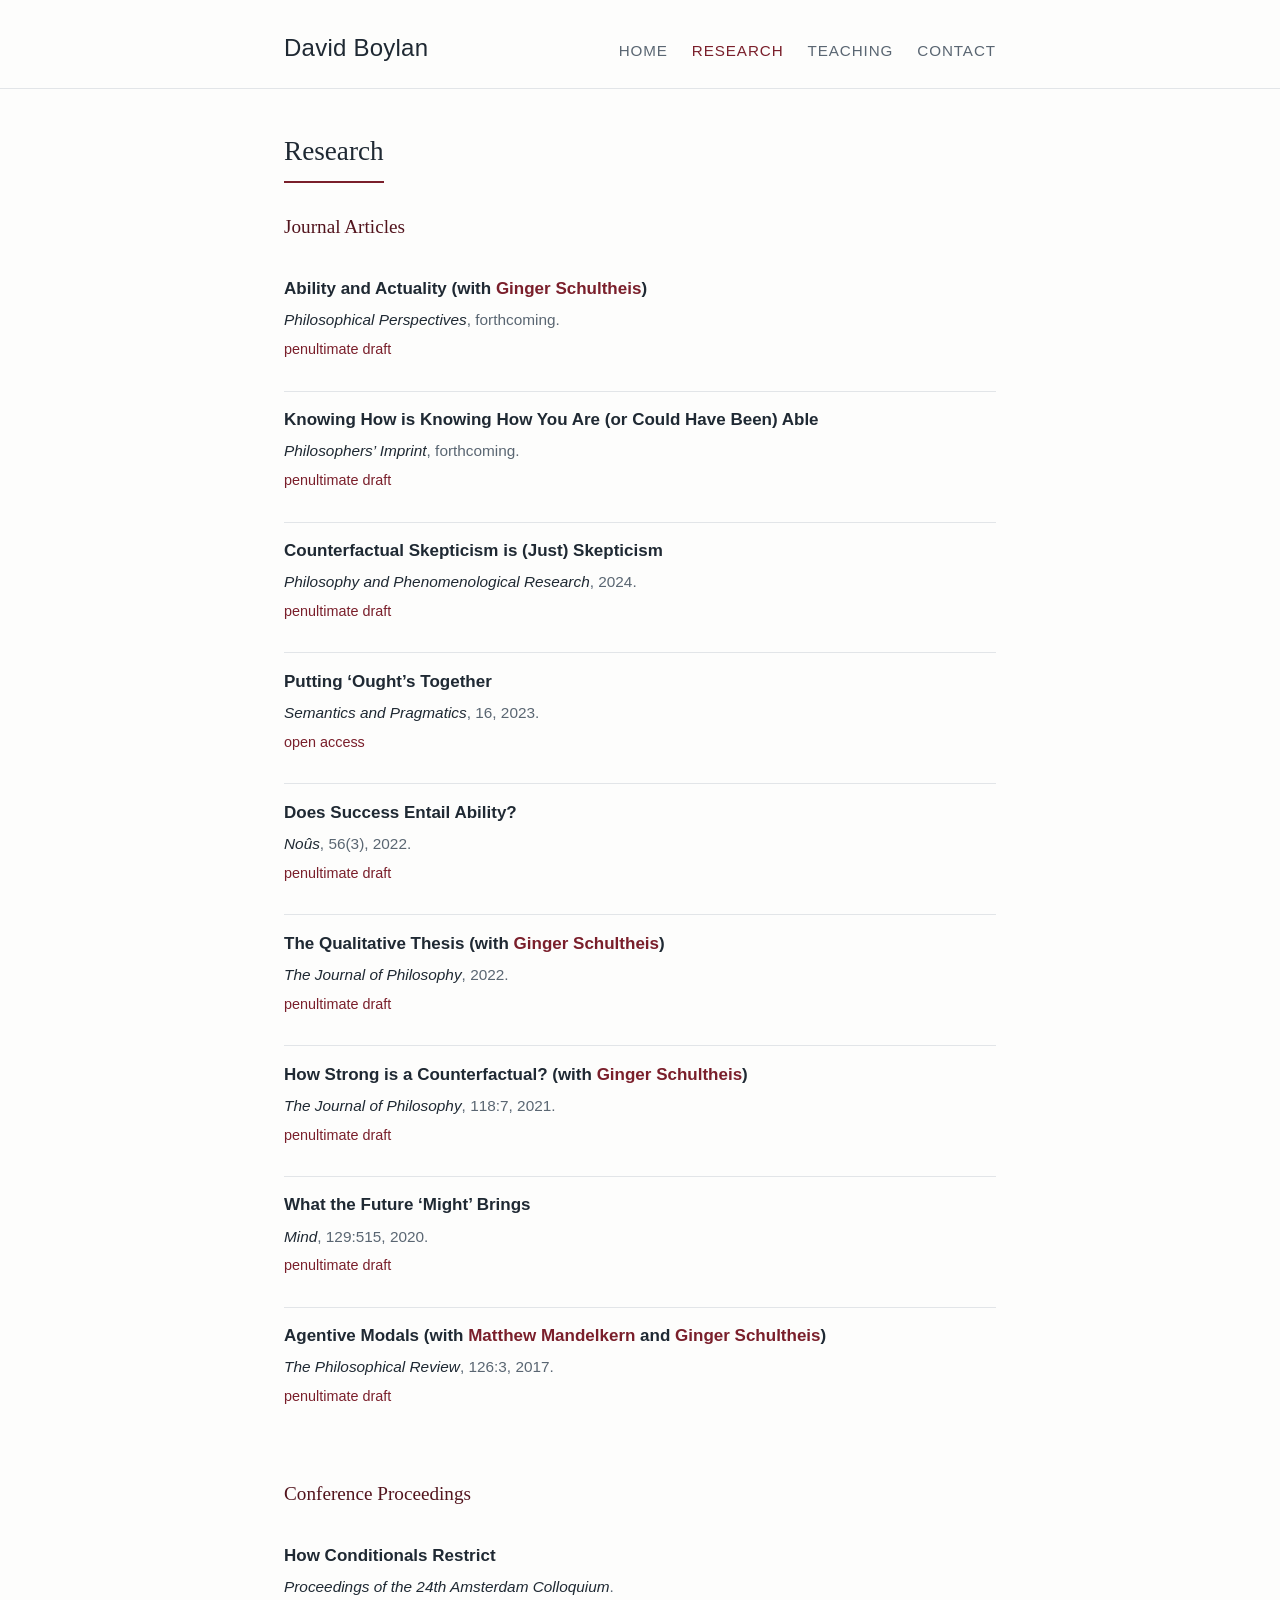
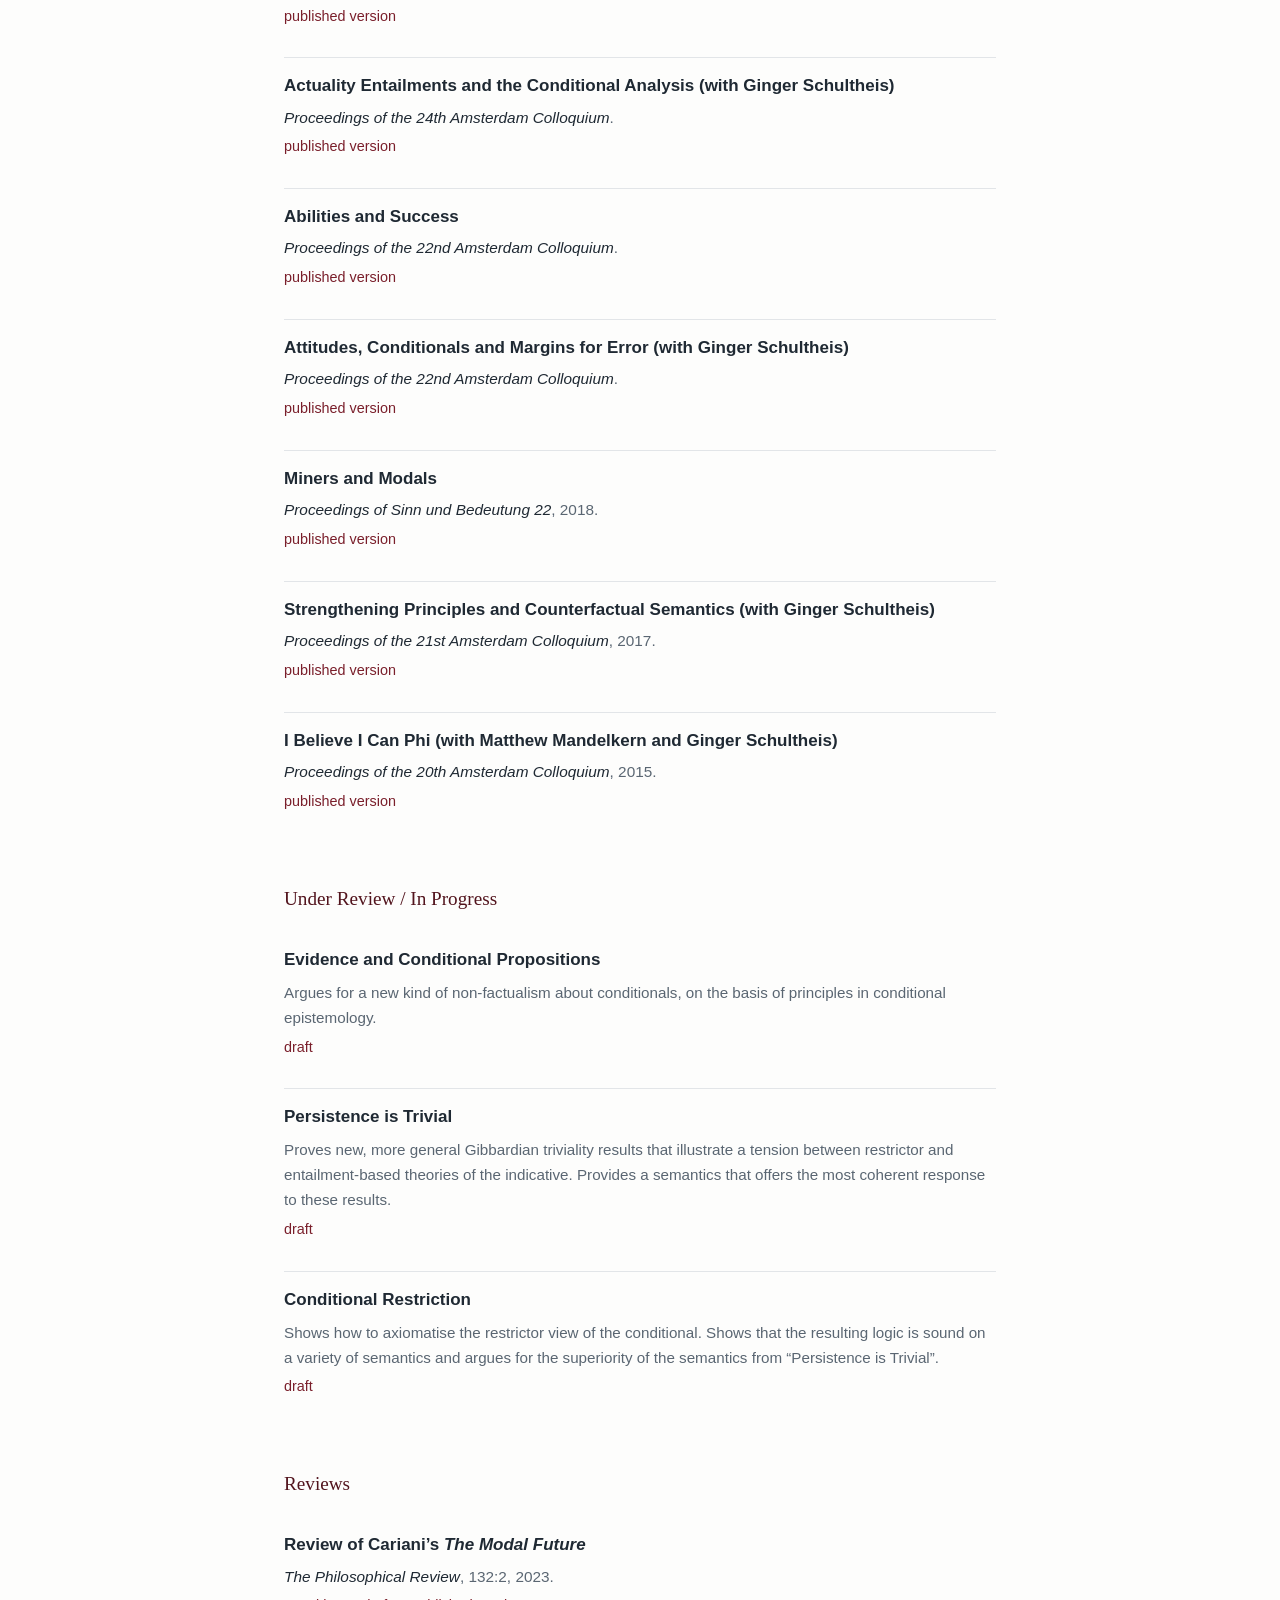
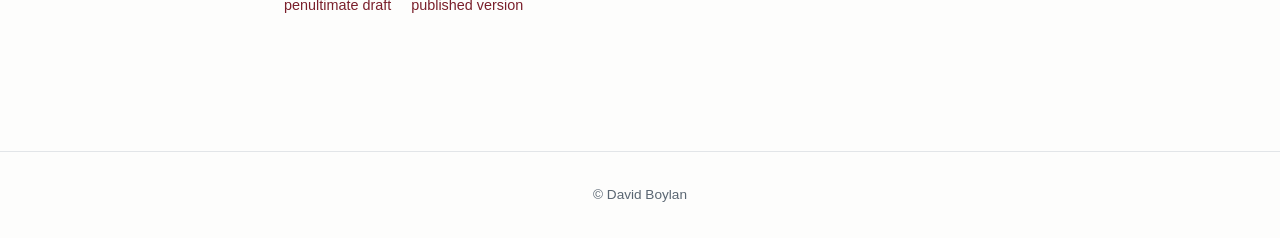
==== research.html @ 39bf3c52 "Initial GitHub Pages site, migrated from Weebly Recreates the Home/Research/Teaching/Contact structu" ====
<!DOCTYPE html>
<html lang="en">
<head>
<meta charset="UTF-8">
<meta name="viewport" content="width=device-width, initial-scale=1.0">
<title>Research &ndash; David Boylan</title>
<link rel="stylesheet" href="assets/style.css">
</head>
<body>

<header class="site-header">
  <div class="wrap">
    <p class="site-title"><a href="index.html">David Boylan</a></p>
    <nav class="site-nav">
      <ul>
        <li><a href="index.html">Home</a></li>
        <li><a href="research.html" class="active">Research</a></li>
        <li><a href="teaching.html">Teaching</a></li>
        <li><a href="contact.html">Contact</a></li>
      </ul>
    </nav>
  </div>
</header>

<main>
  <h1 class="page-title">Research</h1>

  <section class="pub-section">
    <h2>Journal Articles</h2>

    <div class="pub">
      <p class="pub-title">Ability and Actuality (with <a href="http://gingerschultheis.com" target="_blank" rel="noopener">Ginger Schultheis</a>)</p>
      <p class="pub-meta"><em>Philosophical Perspectives</em>, forthcoming.</p>
      <p class="pub-links"><a href="https://www.gingerschultheis.com/uploads/8/2/5/7/82578678/2025_final.pdf" target="_blank">penultimate draft</a></p>
    </div>

    <div class="pub">
      <p class="pub-title">Knowing How is Knowing How You Are (or Could Have Been) Able</p>
      <p class="pub-meta"><em>Philosophers&rsquo; Imprint</em>, forthcoming.</p>
      <p class="pub-links"><a href="https://philpapers.org/archive/BOYKHI.pdf" target="_blank">penultimate draft</a></p>
    </div>

    <div class="pub">
      <p class="pub-title">Counterfactual Skepticism is (Just) Skepticism</p>
      <p class="pub-meta"><em>Philosophy and Phenomenological Research</em>, 2024.</p>
      <p class="pub-links"><a href="https://philpapers.org/go.pl?id=BOYCSI-2&proxyId=&u=https%3A%2F%2Fphilpapers.org%2Farchive%2FBOYCSI-2.pdf" target="_blank">penultimate draft</a></p>
    </div>

    <div class="pub">
      <p class="pub-title">Putting &lsquo;Ought&rsquo;s Together</p>
      <p class="pub-meta"><em>Semantics and Pragmatics</em>, 16, 2023.</p>
      <p class="pub-links"><a href="https://doi.org/10.3765/sp.16.5" target="_blank">open access</a></p>
    </div>

    <div class="pub">
      <p class="pub-title">Does Success Entail Ability?</p>
      <p class="pub-meta"><em>No&ucirc;s</em>, 56(3), 2022.</p>
      <p class="pub-links"><a href="https://philpapers.org/archive/BOYDSE.pdf" target="_blank">penultimate draft</a></p>
    </div>

    <div class="pub">
      <p class="pub-title">The Qualitative Thesis (with <a href="https://www.gingerschultheis.com/" target="_blank" rel="noopener">Ginger Schultheis</a>)</p>
      <p class="pub-meta"><em>The Journal of Philosophy</em>, 2022.</p>
      <p class="pub-links"><a href="https://philpapers.org/archive/BOYTQT.pdf" target="_blank">penultimate draft</a></p>
    </div>

    <div class="pub">
      <p class="pub-title">How Strong is a Counterfactual? (with <a href="https://www.gingerschultheis.com/" target="_blank" rel="noopener">Ginger Schultheis</a>)</p>
      <p class="pub-meta"><em>The Journal of Philosophy</em>, 118:7, 2021.</p>
      <p class="pub-links"><a href="https://philpapers.org/archive/BOYHSI.pdf" target="_blank">penultimate draft</a></p>
    </div>

    <div class="pub">
      <p class="pub-title">What the Future &lsquo;Might&rsquo; Brings</p>
      <p class="pub-meta"><em>Mind</em>, 129:515, 2020.</p>
      <p class="pub-links"><a href="https://philpapers.org/archive/BOYWTF.pdf" target="_blank">penultimate draft</a></p>
    </div>

    <div class="pub">
      <p class="pub-title">Agentive Modals (with <a href="http://mandelkern.hosting.nyu.edu/" target="_blank" rel="noopener">Matthew Mandelkern</a> and <a href="https://www.gingerschultheis.com/" target="_blank" rel="noopener">Ginger Schultheis</a>)</p>
      <p class="pub-meta"><em>The Philosophical Review</em>, 126:3, 2017.</p>
      <p class="pub-links"><a href="https://philpapers.org/archive/MANAM.pdf" target="_blank">penultimate draft</a></p>
    </div>
  </section>

  <section class="pub-section">
    <h2>Conference Proceedings</h2>

    <div class="pub">
      <p class="pub-title">How Conditionals Restrict</p>
      <p class="pub-meta"><em>Proceedings of the 24th Amsterdam Colloquium</em>.</p>
      <p class="pub-links"><a href="https://drive.google.com/file/d/10iwY4LMcbpx0wTZw5RiwonsMyJcj1eri/view?usp=sharing" target="_blank">published version</a></p>
    </div>

    <div class="pub">
      <p class="pub-title">Actuality Entailments and the Conditional Analysis (with Ginger Schultheis)</p>
      <p class="pub-meta"><em>Proceedings of the 24th Amsterdam Colloquium</em>.</p>
      <p class="pub-links"><a href="https://drive.google.com/file/d/1uUVcp5Y_olh0Rd9e_ygLiVWx8KZKTjuy/view?usp=sharing" target="_blank">published version</a></p>
    </div>

    <div class="pub">
      <p class="pub-title">Abilities and Success</p>
      <p class="pub-meta"><em>Proceedings of the 22nd Amsterdam Colloquium</em>.</p>
      <p class="pub-links"><a href="files/ac_proceedings.pdf" target="_blank">published version</a></p>
    </div>

    <div class="pub">
      <p class="pub-title">Attitudes, Conditionals and Margins for Error (with Ginger Schultheis)</p>
      <p class="pub-meta"><em>Proceedings of the 22nd Amsterdam Colloquium</em>.</p>
      <p class="pub-links"><a href="files/ac_proceedings_paper.pdf" target="_blank">published version</a></p>
    </div>

    <div class="pub">
      <p class="pub-title">Miners and Modals</p>
      <p class="pub-meta"><em>Proceedings of Sinn und Bedeutung 22</em>, 2018.</p>
      <p class="pub-links"><a href="https://semanticsarchive.net/Archive/GE4MWViN/Boylan.pdf" target="_blank">published version</a></p>
    </div>

    <div class="pub">
      <p class="pub-title">Strengthening Principles and Counterfactual Semantics (with Ginger Schultheis)</p>
      <p class="pub-meta"><em>Proceedings of the 21st Amsterdam Colloquium</em>, 2017.</p>
      <p class="pub-links"><a href="files/amsterdam.pdf" target="_blank">published version</a></p>
    </div>

    <div class="pub">
      <p class="pub-title">I Believe I Can Phi (with Matthew Mandelkern and Ginger Schultheis)</p>
      <p class="pub-meta"><em>Proceedings of the 20th Amsterdam Colloquium</em>, 2015.</p>
      <p class="pub-links"><a href="files/i_believe_i_can_phi_ac20_final.pdf" target="_blank">published version</a></p>
    </div>
  </section>

  <section class="pub-section">
    <h2>Under Review / In Progress</h2>

    <div class="pub">
      <p class="pub-title">Evidence and Conditional Propositions</p>
      <p class="pub-abstract">Argues for a new kind of non-factualism about conditionals, on the basis of principles in conditional epistemology.</p>
      <p class="pub-links"><a href="https://www.dropbox.com/s/75ngbv8gsiy86hx/Conditionals%20and%20NI.pdf?dl=0" target="_blank">draft</a></p>
    </div>

    <div class="pub">
      <p class="pub-title">Persistence is Trivial</p>
      <p class="pub-abstract">Proves new, more general Gibbardian triviality results that illustrate a tension between restrictor and entailment-based theories of the indicative. Provides a semantics that offers the most coherent response to these results.</p>
      <p class="pub-links"><a href="files/persistence_is_trivial.pdf" target="_blank">draft</a></p>
    </div>

    <div class="pub">
      <p class="pub-title">Conditional Restriction</p>
      <p class="pub-abstract">Shows how to axiomatise the restrictor view of the conditional. Shows that the resulting logic is sound on a variety of semantics and argues for the superiority of the semantics from &ldquo;Persistence is Trivial&rdquo;.</p>
      <p class="pub-links"><a href="files/conditional_restriction_jan_25.pdf" target="_blank">draft</a></p>
    </div>
  </section>

  <section class="pub-section">
    <h2>Reviews</h2>

    <div class="pub">
      <p class="pub-title">Review of Cariani&rsquo;s <em>The Modal Future</em></p>
      <p class="pub-meta"><em>The Philosophical Review</em>, 132:2, 2023.</p>
      <p class="pub-links">
        <a href="files/review_of_the_modal_future.pdf" target="_blank">penultimate draft</a>
        <a href="https://read.dukeupress.edu/the-philosophical-review/issue/132/2" target="_blank">published version</a>
      </p>
    </div>
  </section>
</main>

<footer class="site-footer">
  &copy; David Boylan
</footer>

</body>
</html>
---- assets/style.css ----
:root {
  --ink: #1f2933;
  --muted: #5a6672;
  --accent: #7a1f2b;
  --accent-dark: #52141d;
  --border: #e2e5e8;
  --bg: #fdfdfc;
  --max-width: 760px;
}

* { box-sizing: border-box; }

html { scroll-behavior: smooth; }

body {
  margin: 0;
  background: var(--bg);
  color: var(--ink);
  font-family: -apple-system, "Segoe UI", Helvetica, Arial, sans-serif;
  font-size: 17px;
  line-height: 1.65;
}

h1, h2, h3 {
  font-family: Georgia, "Iowan Old Style", "Times New Roman", serif;
  font-weight: normal;
  color: var(--ink);
}

a {
  color: var(--accent);
  text-decoration: none;
  border-bottom: 1px solid transparent;
}

a:hover {
  border-bottom-color: var(--accent);
}

.site-header {
  border-bottom: 1px solid var(--border);
}

.site-header .wrap {
  max-width: var(--max-width);
  margin: 0 auto;
  padding: 1.75rem 1.5rem 1.25rem;
  display: flex;
  flex-wrap: wrap;
  align-items: baseline;
  justify-content: space-between;
  gap: 0.75rem;
}

.site-title {
  font-size: 1.5rem;
  margin: 0;
  letter-spacing: 0.01em;
}

.site-title a {
  color: var(--ink);
  border-bottom: none;
}

nav.site-nav ul {
  list-style: none;
  display: flex;
  gap: 1.5rem;
  margin: 0;
  padding: 0;
}

nav.site-nav a {
  color: var(--muted);
  font-size: 0.95rem;
  text-transform: uppercase;
  letter-spacing: 0.06em;
}

nav.site-nav a.active,
nav.site-nav a:hover {
  color: var(--accent);
}

main {
  max-width: var(--max-width);
  margin: 0 auto;
  padding: 2.5rem 1.5rem 4rem;
}

.page-title {
  font-size: 1.7rem;
  margin: 0 0 1.75rem;
  padding-bottom: 0.5rem;
  border-bottom: 2px solid var(--accent);
  display: inline-block;
}

/* Home page */
.home-layout {
  display: flex;
  gap: 2.25rem;
  flex-wrap: wrap;
  align-items: flex-start;
}

.home-photo {
  flex: 0 0 200px;
}

.home-photo img {
  width: 100%;
  border-radius: 4px;
  border: 1px solid var(--border);
}

.home-bio {
  flex: 1 1 360px;
  min-width: 280px;
}

.home-bio p {
  margin: 0 0 1.1rem;
}

/* Section blocks */
section.pub-section {
  margin-bottom: 2.5rem;
}

section.pub-section h2 {
  font-size: 1.2rem;
  margin: 0 0 1.1rem;
  color: var(--accent-dark);
}

.pub {
  padding: 0.9rem 0;
  border-bottom: 1px solid var(--border);
}

.pub:last-child { border-bottom: none; }

.pub-title {
  margin: 0 0 0.25rem;
  font-weight: 600;
}

.pub-meta {
  margin: 0;
  color: var(--muted);
  font-size: 0.96rem;
}

.pub-meta em { color: var(--ink); }

.pub-links {
  margin-top: 0.35rem;
  font-size: 0.9rem;
}

.pub-links a {
  margin-right: 1rem;
}

.pub-abstract {
  margin: 0.35rem 0 0;
  font-size: 0.95rem;
  color: var(--muted);
}

/* Teaching */
.teaching-cols {
  display: flex;
  gap: 2.5rem;
  flex-wrap: wrap;
}

.teaching-cols > div {
  flex: 1 1 300px;
  min-width: 260px;
}

.course {
  margin-bottom: 1rem;
}

.course-name {
  margin: 0 0 0.2rem;
  font-weight: 600;
}

.course-meta {
  margin: 0;
  color: var(--muted);
  font-size: 0.92rem;
}

.course-links {
  font-size: 0.9rem;
}

.course-links a { margin-right: 0.9rem; }

/* Contact */
.contact-block p {
  margin: 0 0 1rem;
}

.email {
  font-family: Consolas, Menlo, monospace;
  font-size: 0.95rem;
  background: #f2f0ee;
  padding: 0.15rem 0.4rem;
  border-radius: 3px;
}

footer.site-footer {
  border-top: 1px solid var(--border);
  color: var(--muted);
  font-size: 0.85rem;
  text-align: center;
  padding: 2rem 1.5rem;
}

@media (max-width: 480px) {
  nav.site-nav ul { gap: 1rem; }
  .site-header .wrap { padding: 1.25rem 1.25rem 1rem; }
}
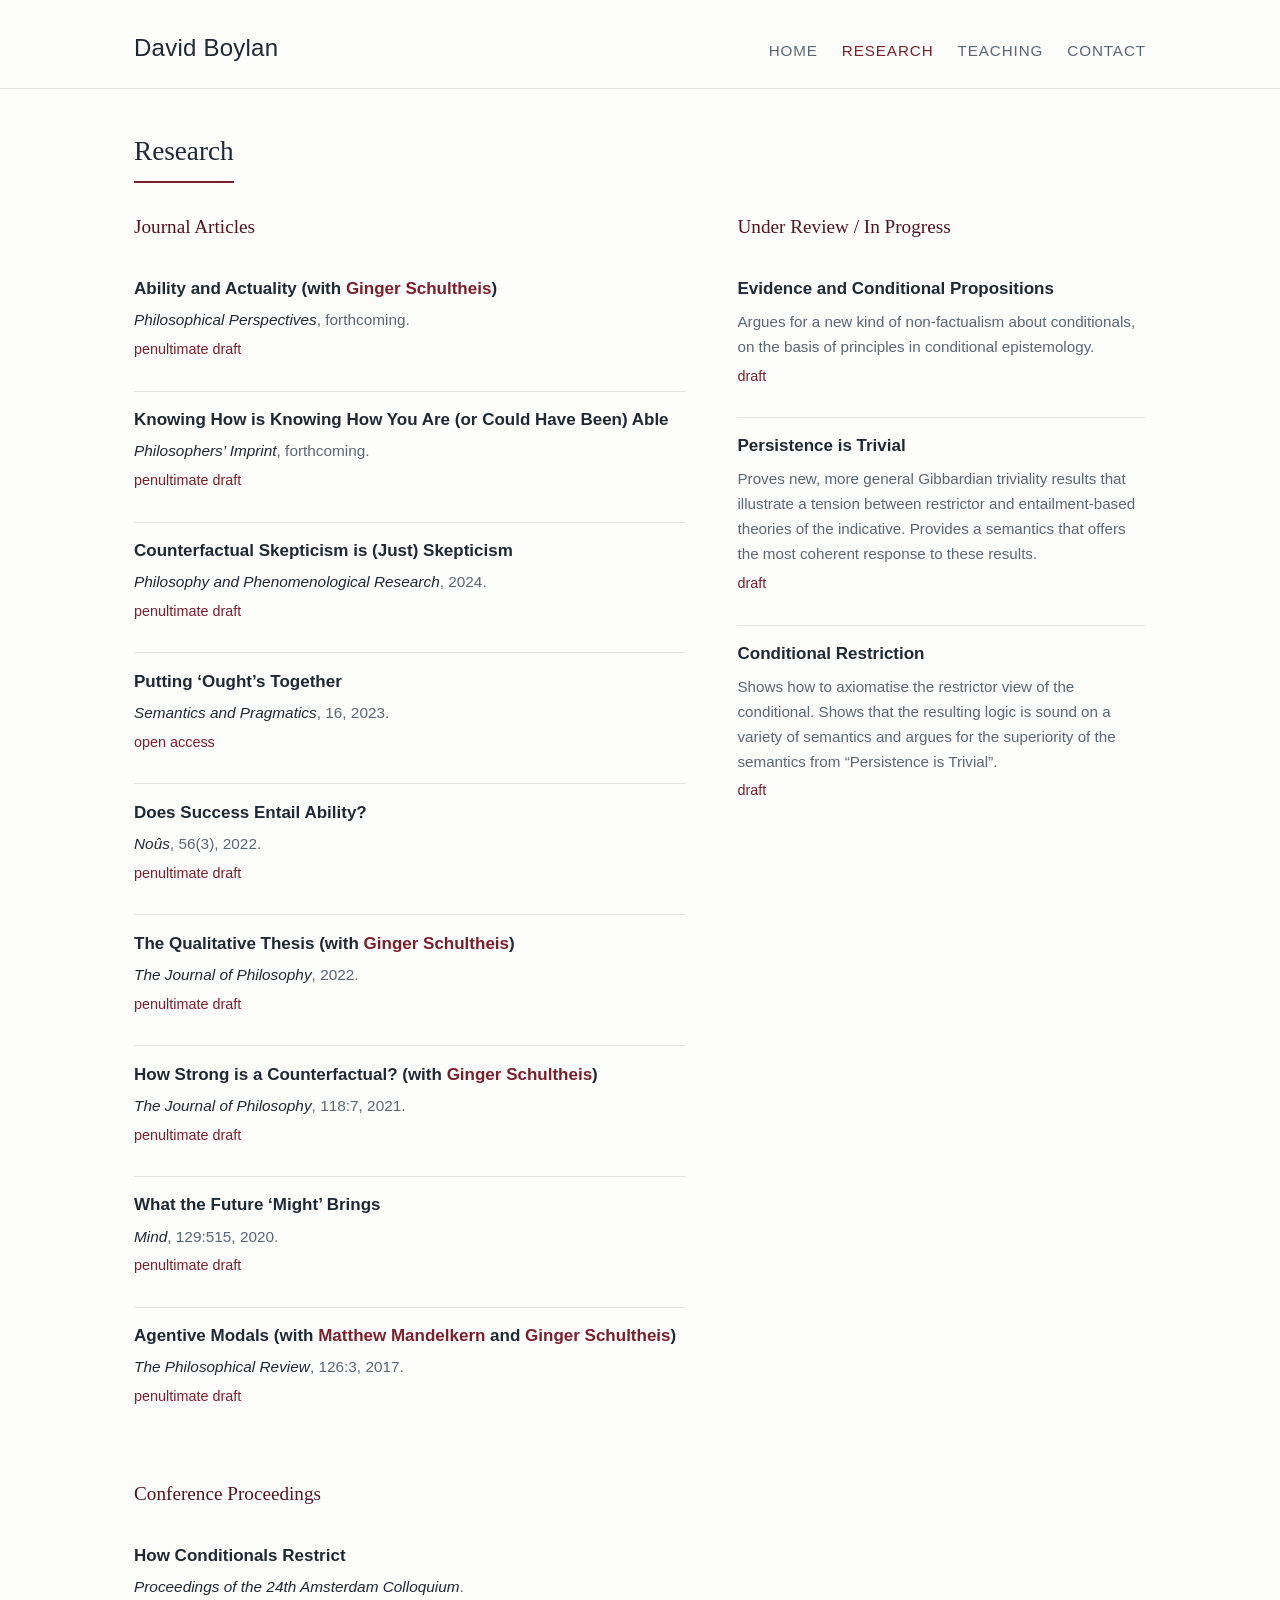
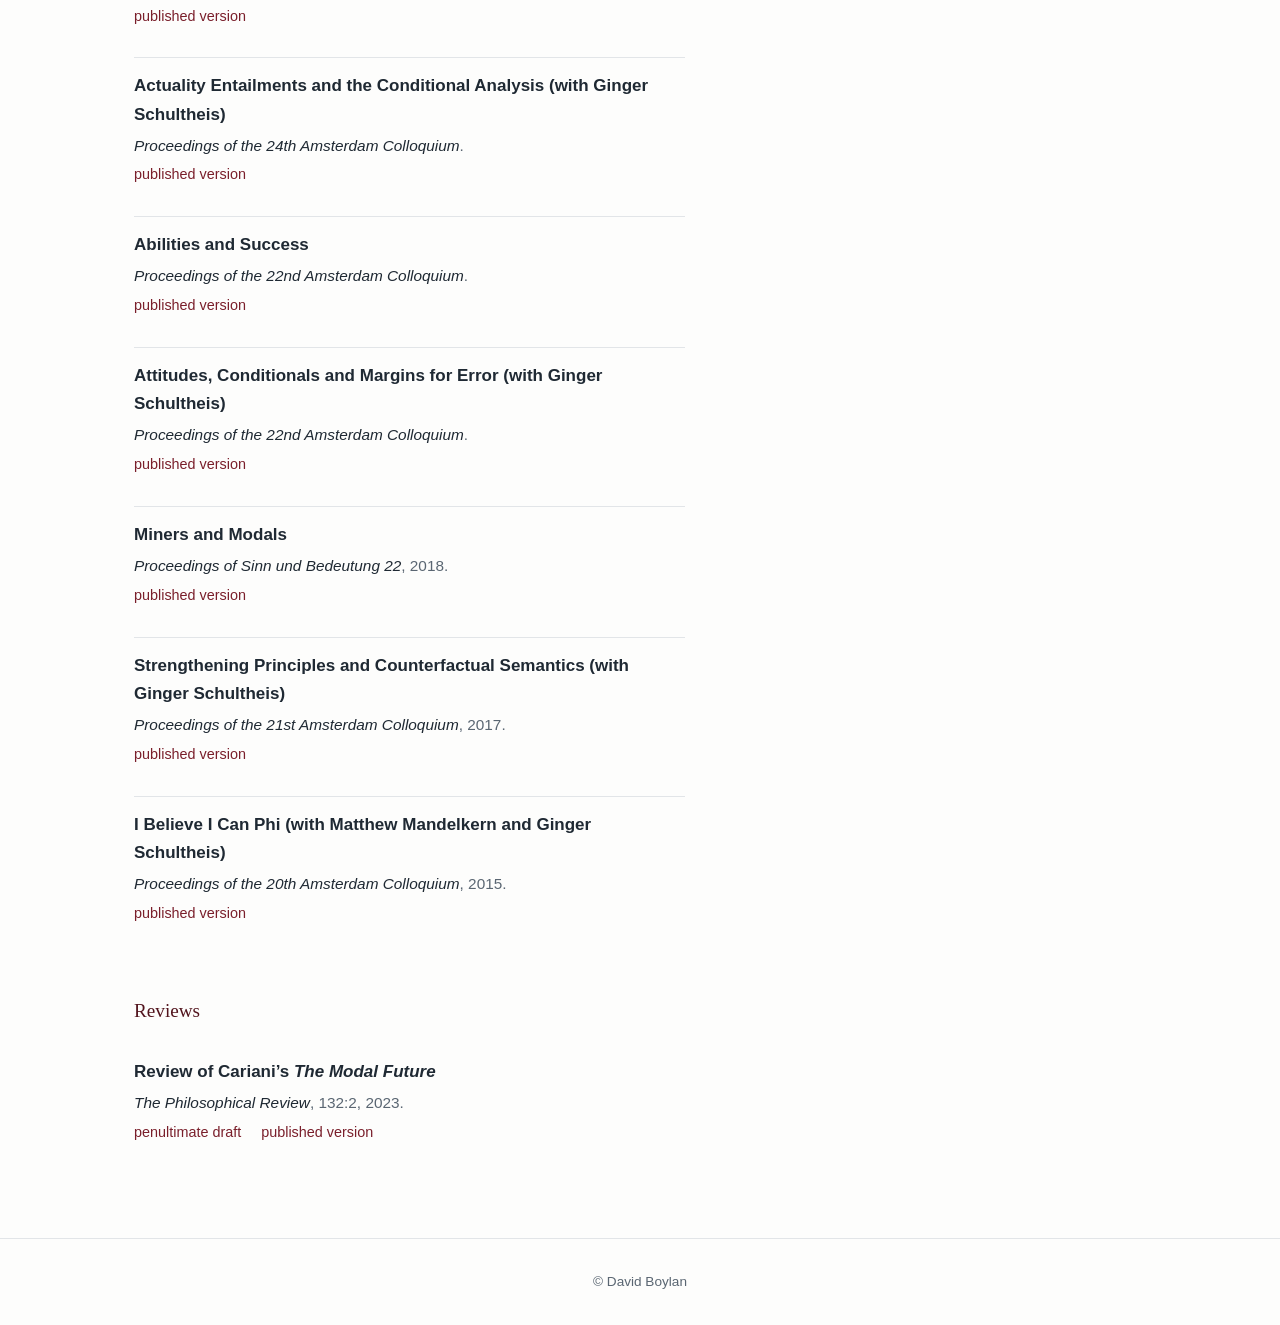
==== commit f4ef1369: "Two-column research page on desktop Publications (journal articles, proceedings, reviews) on the lef" ====
--- a/research.html
+++ b/research.html
@@ -6,7 +6,7 @@
 <title>Research &ndash; David Boylan</title>
 <link rel="stylesheet" href="assets/style.css">
 </head>
-<body>
+<body class="wide">
 
 <header class="site-header">
   <div class="wrap">
@@ -24,6 +24,9 @@
 
 <main>
   <h1 class="page-title">Research</h1>
+
+  <div class="research-cols">
+  <div>
 
   <section class="pub-section">
     <h2>Journal Articles</h2>
@@ -130,6 +133,22 @@
   </section>
 
   <section class="pub-section">
+    <h2>Reviews</h2>
+
+    <div class="pub">
+      <p class="pub-title">Review of Cariani&rsquo;s <em>The Modal Future</em></p>
+      <p class="pub-meta"><em>The Philosophical Review</em>, 132:2, 2023.</p>
+      <p class="pub-links">
+        <a href="files/review_of_the_modal_future.pdf" target="_blank">penultimate draft</a>
+        <a href="https://read.dukeupress.edu/the-philosophical-review/issue/132/2" target="_blank">published version</a>
+      </p>
+    </div>
+  </section>
+
+  </div>
+  <div>
+
+  <section class="pub-section">
     <h2>Under Review / In Progress</h2>
 
     <div class="pub">
@@ -151,18 +170,8 @@
     </div>
   </section>
 
-  <section class="pub-section">
-    <h2>Reviews</h2>
-
-    <div class="pub">
-      <p class="pub-title">Review of Cariani&rsquo;s <em>The Modal Future</em></p>
-      <p class="pub-meta"><em>The Philosophical Review</em>, 132:2, 2023.</p>
-      <p class="pub-links">
-        <a href="files/review_of_the_modal_future.pdf" target="_blank">penultimate draft</a>
-        <a href="https://read.dukeupress.edu/the-philosophical-review/issue/132/2" target="_blank">published version</a>
-      </p>
-    </div>
-  </section>
+  </div>
+  </div>
 </main>
 
 <footer class="site-footer">
--- a/assets/style.css
+++ b/assets/style.css
@@ -124,6 +124,32 @@
   margin: 0 0 1.1rem;
 }
 
+/* Research: two columns on desktop, stacked on narrow screens.
+   The page opts into a wider container via <body class="wide">. */
+body.wide { --max-width: 1060px; }
+
+.research-cols {
+  display: grid;
+  grid-template-columns: minmax(0, 1.35fr) minmax(0, 1fr);
+  gap: 1rem 3.25rem;
+  align-items: start;
+}
+
+.research-cols > div > section.pub-section:last-child {
+  margin-bottom: 0;
+}
+
+@media (max-width: 820px) {
+  body.wide { --max-width: 760px; }
+  .research-cols {
+    grid-template-columns: 1fr;
+    gap: 0;
+  }
+  .research-cols > div > section.pub-section:last-child {
+    margin-bottom: 2.5rem;
+  }
+}
+
 /* Section blocks */
 section.pub-section {
   margin-bottom: 2.5rem;
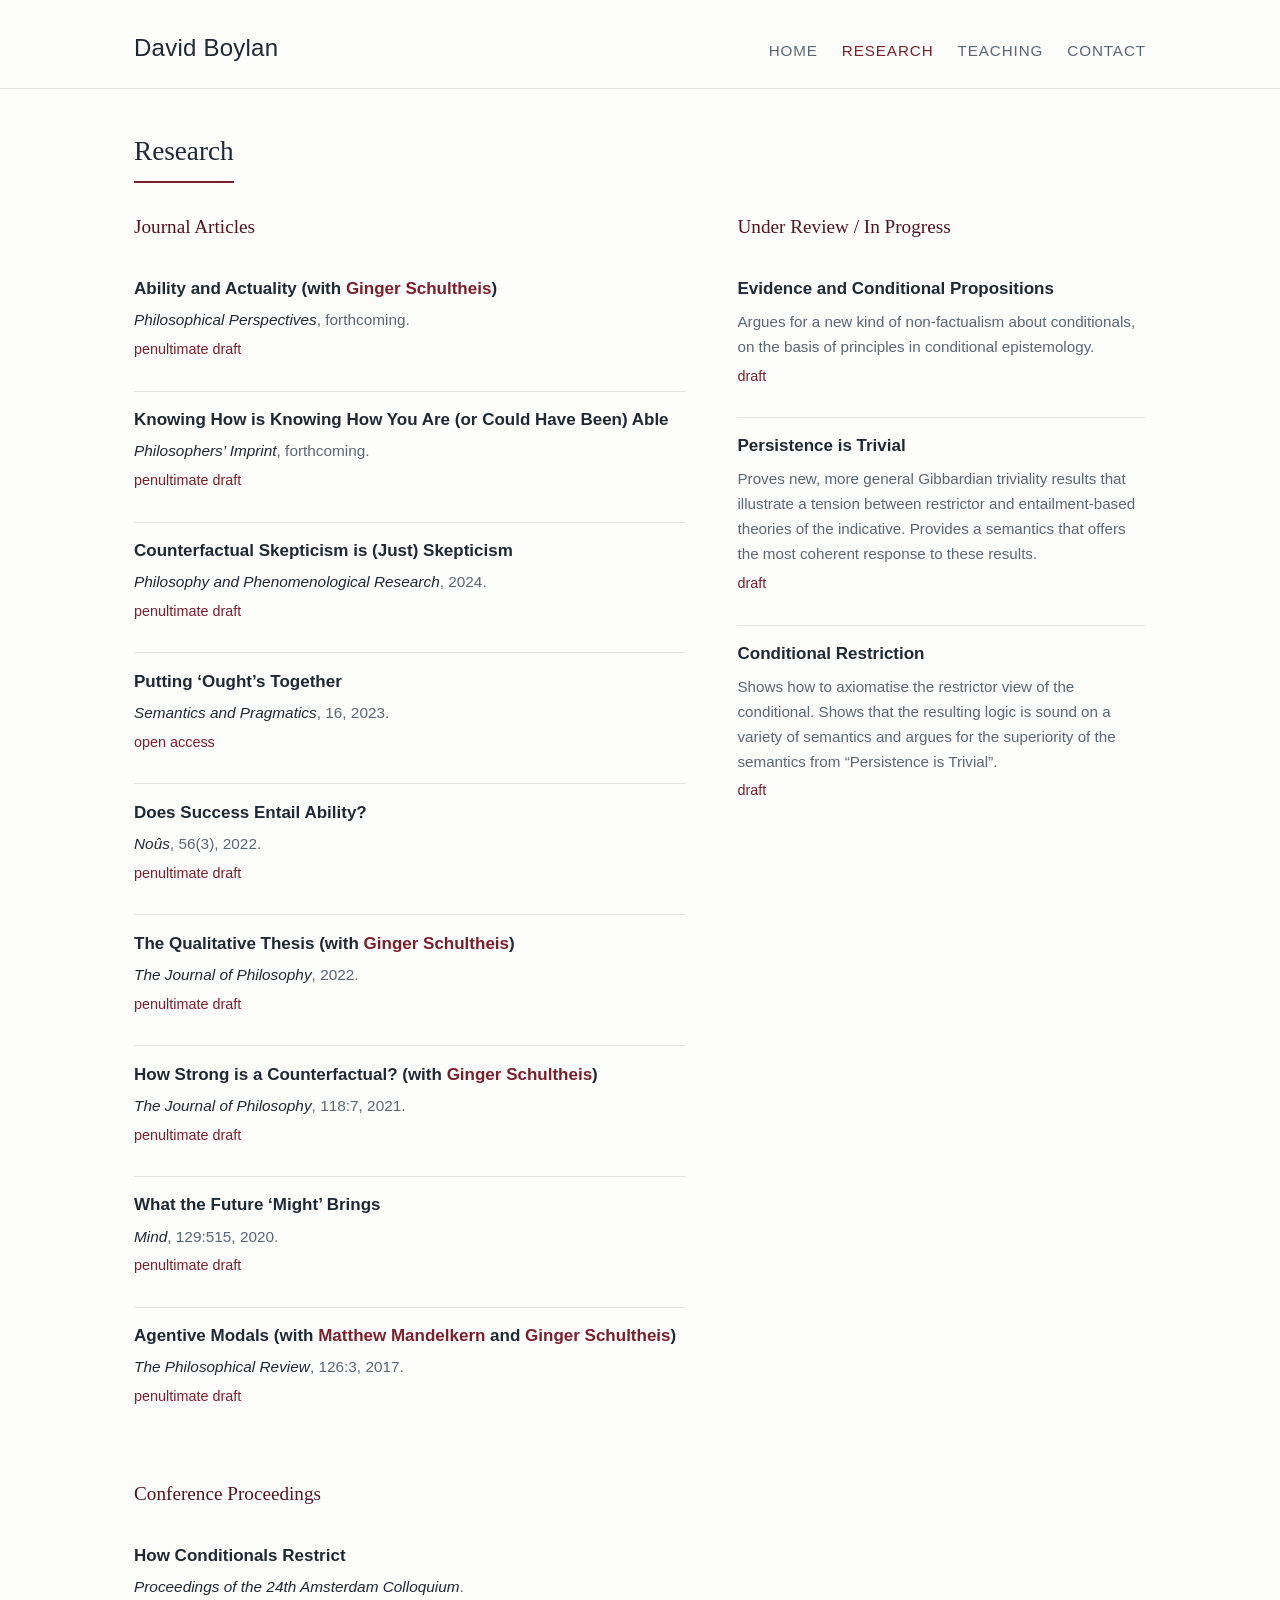
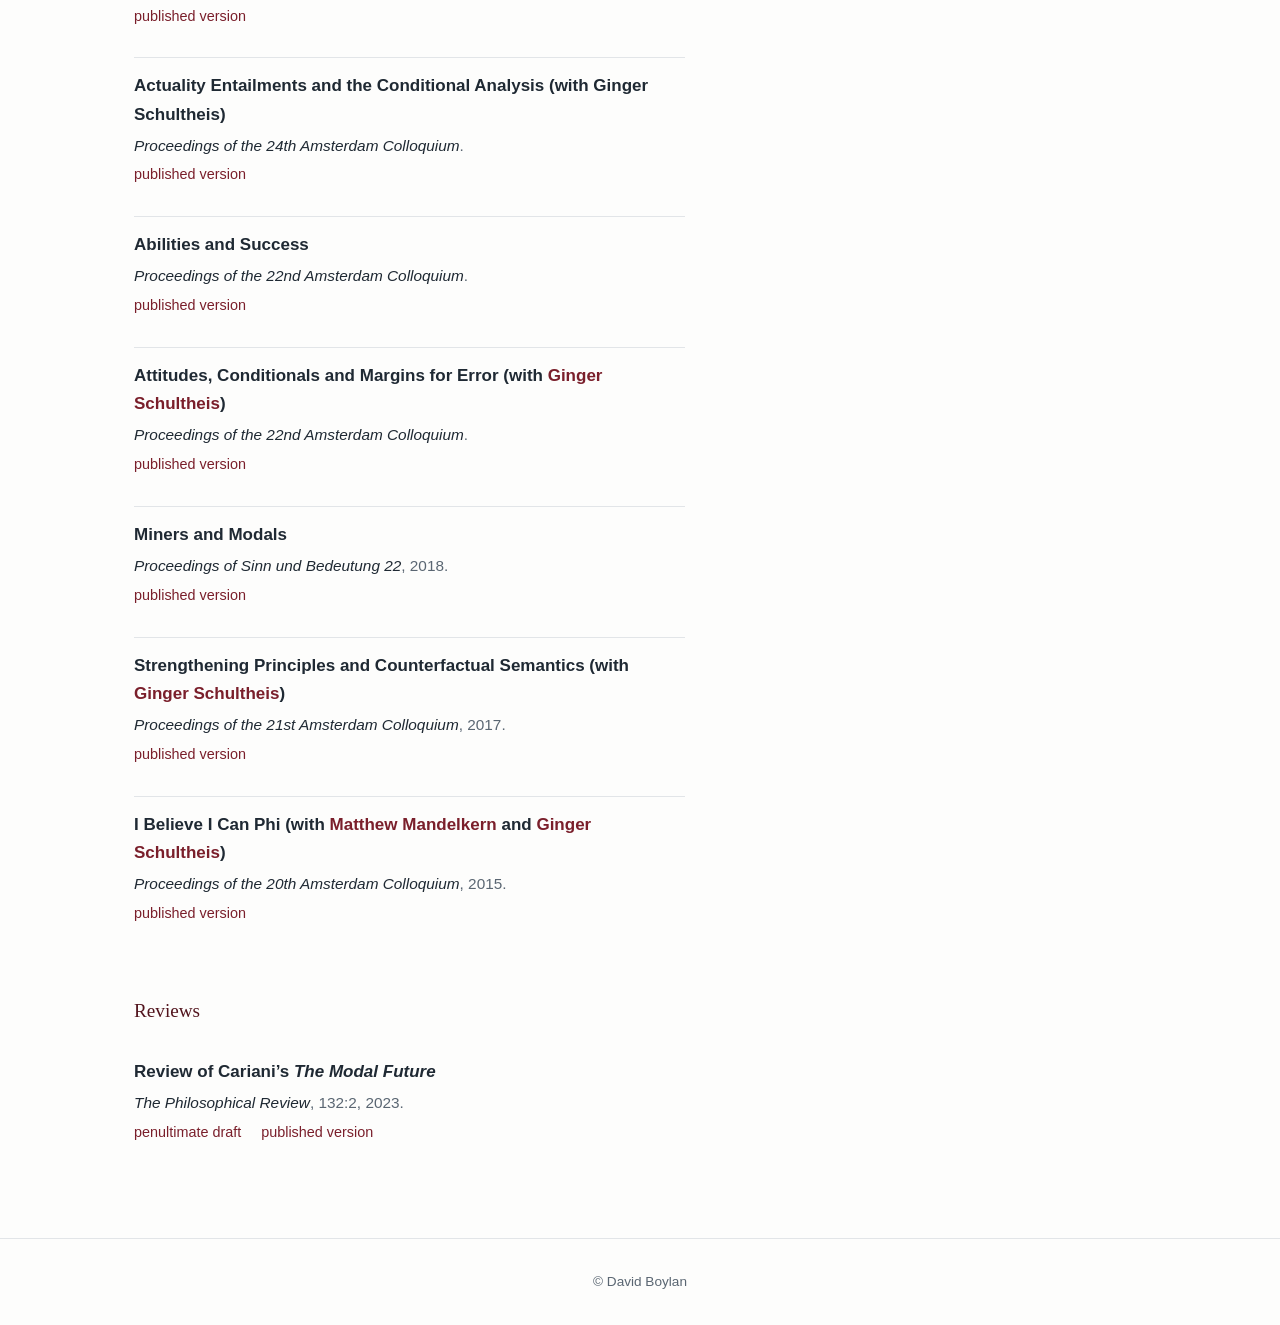
==== commit e01337b7: "Update Mandelkern's homepage link to mmandelkern.github.io Also restores coauthor links on the proce" ====
--- a/research.html
+++ b/research.html
@@ -32,7 +32,7 @@
     <h2>Journal Articles</h2>
 
     <div class="pub">
-      <p class="pub-title">Ability and Actuality (with <a href="http://gingerschultheis.com" target="_blank" rel="noopener">Ginger Schultheis</a>)</p>
+      <p class="pub-title">Ability and Actuality (with <a href="https://www.gingerschultheis.com/" target="_blank" rel="noopener">Ginger Schultheis</a>)</p>
       <p class="pub-meta"><em>Philosophical Perspectives</em>, forthcoming.</p>
       <p class="pub-links"><a href="https://www.gingerschultheis.com/uploads/8/2/5/7/82578678/2025_final.pdf" target="_blank">penultimate draft</a></p>
     </div>
@@ -80,7 +80,7 @@
     </div>
 
     <div class="pub">
-      <p class="pub-title">Agentive Modals (with <a href="http://mandelkern.hosting.nyu.edu/" target="_blank" rel="noopener">Matthew Mandelkern</a> and <a href="https://www.gingerschultheis.com/" target="_blank" rel="noopener">Ginger Schultheis</a>)</p>
+      <p class="pub-title">Agentive Modals (with <a href="https://mmandelkern.github.io/" target="_blank" rel="noopener">Matthew Mandelkern</a> and <a href="https://www.gingerschultheis.com/" target="_blank" rel="noopener">Ginger Schultheis</a>)</p>
       <p class="pub-meta"><em>The Philosophical Review</em>, 126:3, 2017.</p>
       <p class="pub-links"><a href="https://philpapers.org/archive/MANAM.pdf" target="_blank">penultimate draft</a></p>
     </div>
@@ -108,7 +108,7 @@
     </div>
 
     <div class="pub">
-      <p class="pub-title">Attitudes, Conditionals and Margins for Error (with Ginger Schultheis)</p>
+      <p class="pub-title">Attitudes, Conditionals and Margins for Error (with <a href="https://www.gingerschultheis.com/" target="_blank" rel="noopener">Ginger Schultheis</a>)</p>
       <p class="pub-meta"><em>Proceedings of the 22nd Amsterdam Colloquium</em>.</p>
       <p class="pub-links"><a href="files/ac_proceedings_paper.pdf" target="_blank">published version</a></p>
     </div>
@@ -120,13 +120,13 @@
     </div>
 
     <div class="pub">
-      <p class="pub-title">Strengthening Principles and Counterfactual Semantics (with Ginger Schultheis)</p>
+      <p class="pub-title">Strengthening Principles and Counterfactual Semantics (with <a href="https://www.gingerschultheis.com/" target="_blank" rel="noopener">Ginger Schultheis</a>)</p>
       <p class="pub-meta"><em>Proceedings of the 21st Amsterdam Colloquium</em>, 2017.</p>
       <p class="pub-links"><a href="files/amsterdam.pdf" target="_blank">published version</a></p>
     </div>
 
     <div class="pub">
-      <p class="pub-title">I Believe I Can Phi (with Matthew Mandelkern and Ginger Schultheis)</p>
+      <p class="pub-title">I Believe I Can Phi (with <a href="https://mmandelkern.github.io/" target="_blank" rel="noopener">Matthew Mandelkern</a> and <a href="https://www.gingerschultheis.com/" target="_blank" rel="noopener">Ginger Schultheis</a>)</p>
       <p class="pub-meta"><em>Proceedings of the 20th Amsterdam Colloquium</em>, 2015.</p>
       <p class="pub-links"><a href="files/i_believe_i_can_phi_ac20_final.pdf" target="_blank">published version</a></p>
     </div>
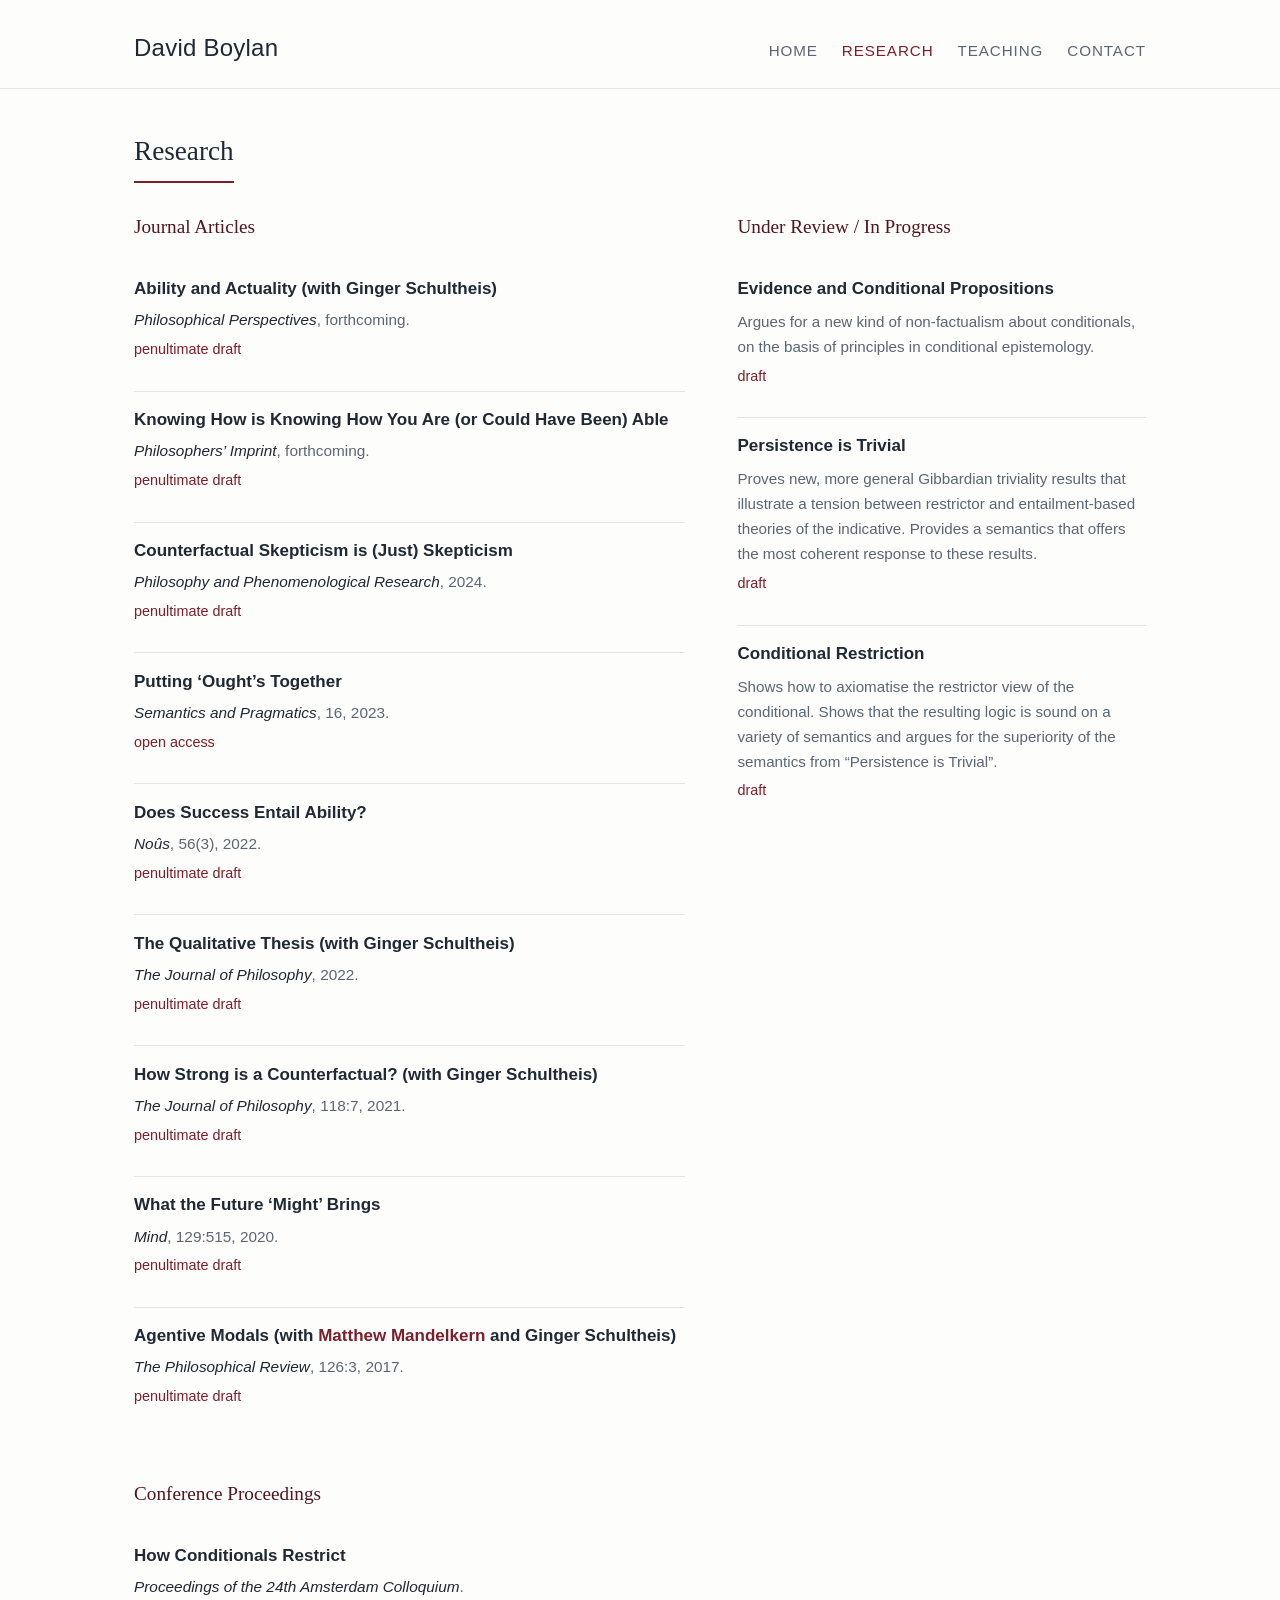
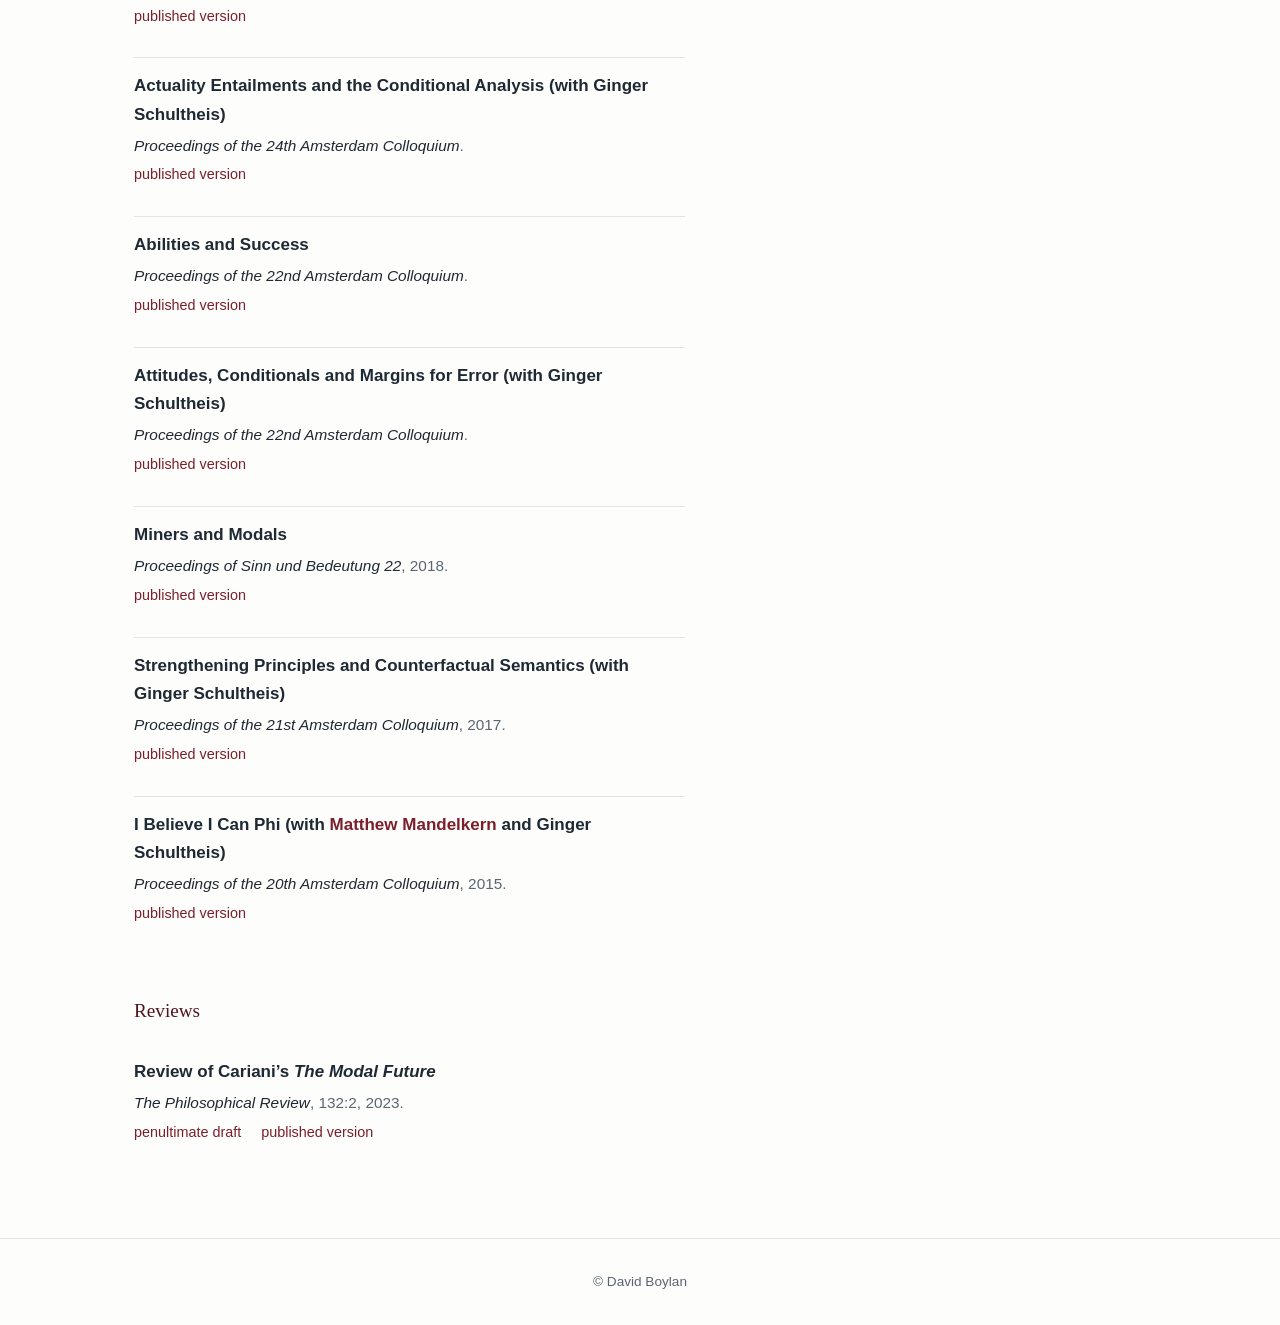
==== commit 43d04962: "Remove all gingerschultheis.com links (domain lost to spam site) Coauthor credits now render as plai" ====
--- a/research.html
+++ b/research.html
@@ -32,9 +32,9 @@
     <h2>Journal Articles</h2>
 
     <div class="pub">
-      <p class="pub-title">Ability and Actuality (with <a href="https://www.gingerschultheis.com/" target="_blank" rel="noopener">Ginger Schultheis</a>)</p>
+      <p class="pub-title">Ability and Actuality (with Ginger Schultheis)</p>
       <p class="pub-meta"><em>Philosophical Perspectives</em>, forthcoming.</p>
-      <p class="pub-links"><a href="https://www.gingerschultheis.com/uploads/8/2/5/7/82578678/2025_final.pdf" target="_blank">penultimate draft</a></p>
+      <p class="pub-links"><a href="https://eprints.gla.ac.uk/355482/1/355482.pdf" target="_blank">penultimate draft</a></p>
     </div>
 
     <div class="pub">
@@ -62,13 +62,13 @@
     </div>
 
     <div class="pub">
-      <p class="pub-title">The Qualitative Thesis (with <a href="https://www.gingerschultheis.com/" target="_blank" rel="noopener">Ginger Schultheis</a>)</p>
+      <p class="pub-title">The Qualitative Thesis (with Ginger Schultheis)</p>
       <p class="pub-meta"><em>The Journal of Philosophy</em>, 2022.</p>
       <p class="pub-links"><a href="https://philpapers.org/archive/BOYTQT.pdf" target="_blank">penultimate draft</a></p>
     </div>
 
     <div class="pub">
-      <p class="pub-title">How Strong is a Counterfactual? (with <a href="https://www.gingerschultheis.com/" target="_blank" rel="noopener">Ginger Schultheis</a>)</p>
+      <p class="pub-title">How Strong is a Counterfactual? (with Ginger Schultheis)</p>
       <p class="pub-meta"><em>The Journal of Philosophy</em>, 118:7, 2021.</p>
       <p class="pub-links"><a href="https://philpapers.org/archive/BOYHSI.pdf" target="_blank">penultimate draft</a></p>
     </div>
@@ -80,7 +80,7 @@
     </div>
 
     <div class="pub">
-      <p class="pub-title">Agentive Modals (with <a href="https://mmandelkern.github.io/" target="_blank" rel="noopener">Matthew Mandelkern</a> and <a href="https://www.gingerschultheis.com/" target="_blank" rel="noopener">Ginger Schultheis</a>)</p>
+      <p class="pub-title">Agentive Modals (with <a href="https://mmandelkern.github.io/" target="_blank" rel="noopener">Matthew Mandelkern</a> and Ginger Schultheis)</p>
       <p class="pub-meta"><em>The Philosophical Review</em>, 126:3, 2017.</p>
       <p class="pub-links"><a href="https://philpapers.org/archive/MANAM.pdf" target="_blank">penultimate draft</a></p>
     </div>
@@ -108,7 +108,7 @@
     </div>
 
     <div class="pub">
-      <p class="pub-title">Attitudes, Conditionals and Margins for Error (with <a href="https://www.gingerschultheis.com/" target="_blank" rel="noopener">Ginger Schultheis</a>)</p>
+      <p class="pub-title">Attitudes, Conditionals and Margins for Error (with Ginger Schultheis)</p>
       <p class="pub-meta"><em>Proceedings of the 22nd Amsterdam Colloquium</em>.</p>
       <p class="pub-links"><a href="files/ac_proceedings_paper.pdf" target="_blank">published version</a></p>
     </div>
@@ -120,13 +120,13 @@
     </div>
 
     <div class="pub">
-      <p class="pub-title">Strengthening Principles and Counterfactual Semantics (with <a href="https://www.gingerschultheis.com/" target="_blank" rel="noopener">Ginger Schultheis</a>)</p>
+      <p class="pub-title">Strengthening Principles and Counterfactual Semantics (with Ginger Schultheis)</p>
       <p class="pub-meta"><em>Proceedings of the 21st Amsterdam Colloquium</em>, 2017.</p>
       <p class="pub-links"><a href="files/amsterdam.pdf" target="_blank">published version</a></p>
     </div>
 
     <div class="pub">
-      <p class="pub-title">I Believe I Can Phi (with <a href="https://mmandelkern.github.io/" target="_blank" rel="noopener">Matthew Mandelkern</a> and <a href="https://www.gingerschultheis.com/" target="_blank" rel="noopener">Ginger Schultheis</a>)</p>
+      <p class="pub-title">I Believe I Can Phi (with <a href="https://mmandelkern.github.io/" target="_blank" rel="noopener">Matthew Mandelkern</a> and Ginger Schultheis)</p>
       <p class="pub-meta"><em>Proceedings of the 20th Amsterdam Colloquium</em>, 2015.</p>
       <p class="pub-links"><a href="files/i_believe_i_can_phi_ac20_final.pdf" target="_blank">published version</a></p>
     </div>
